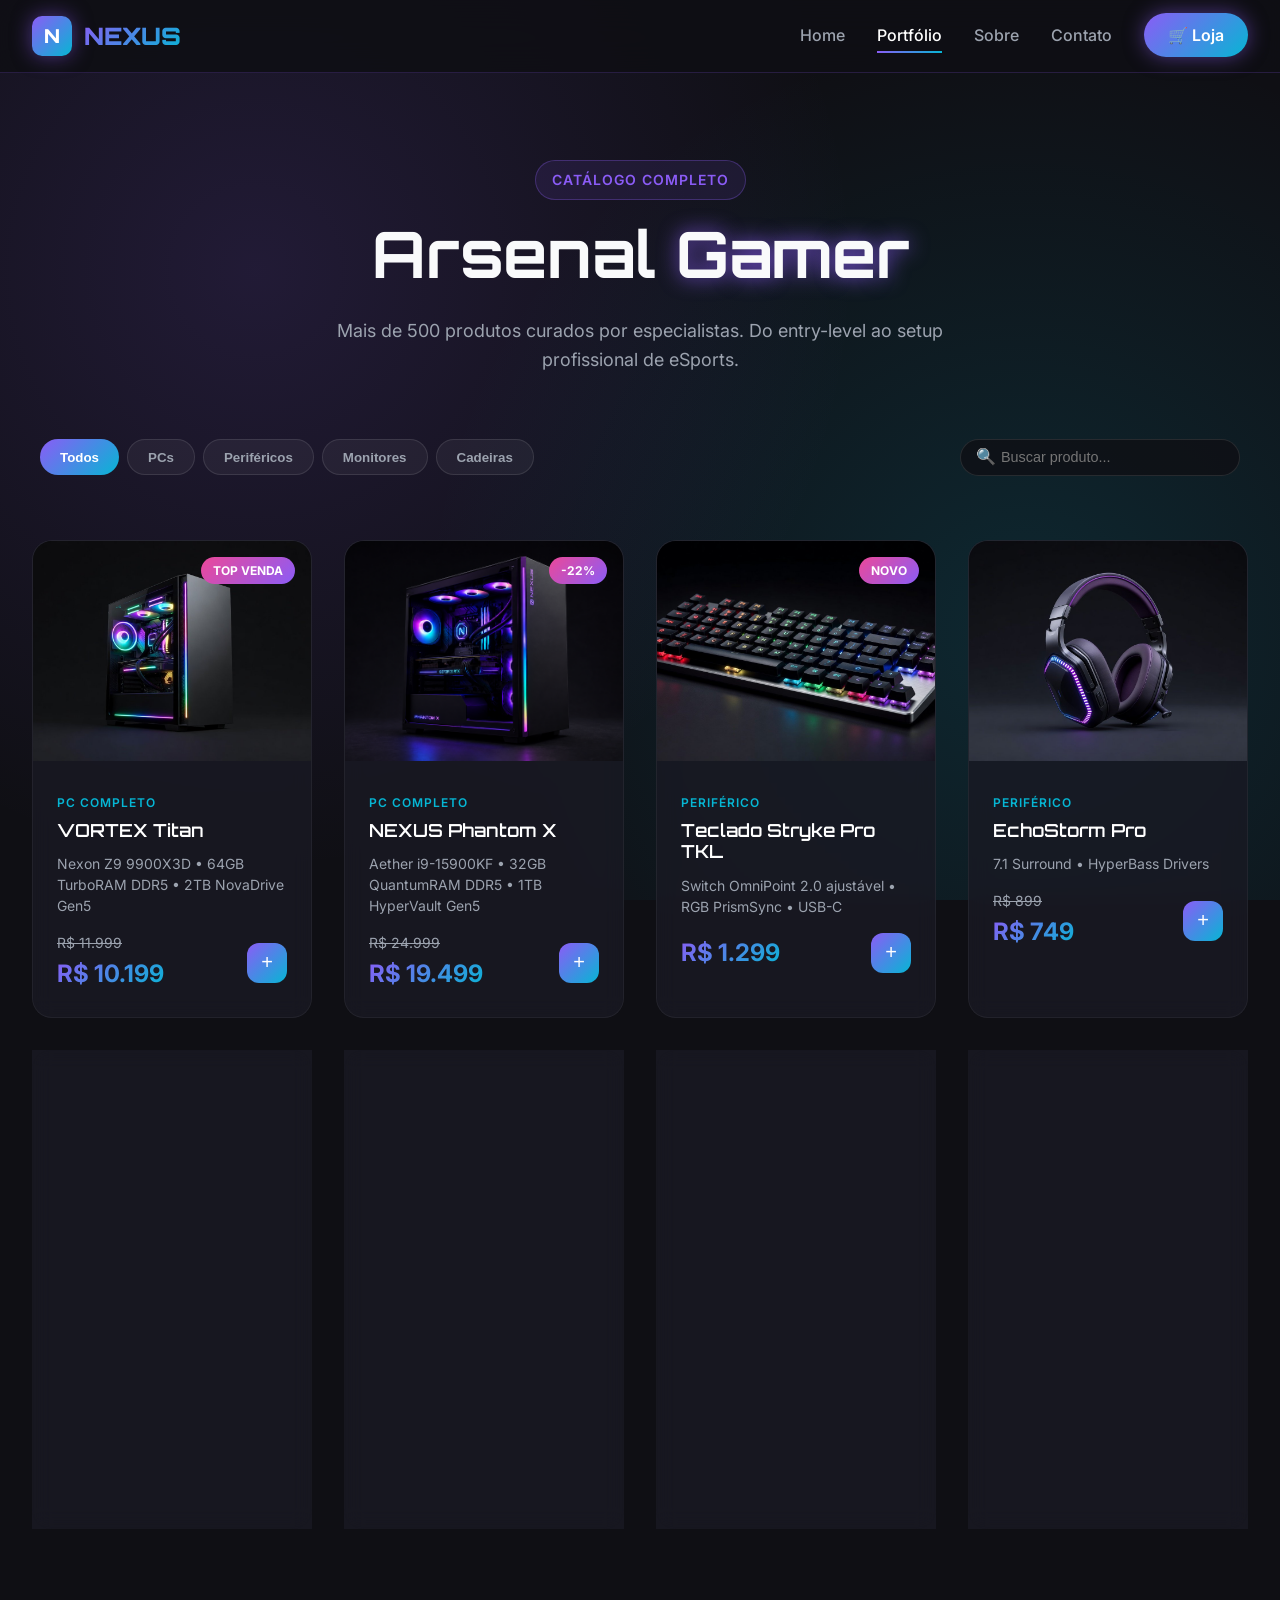
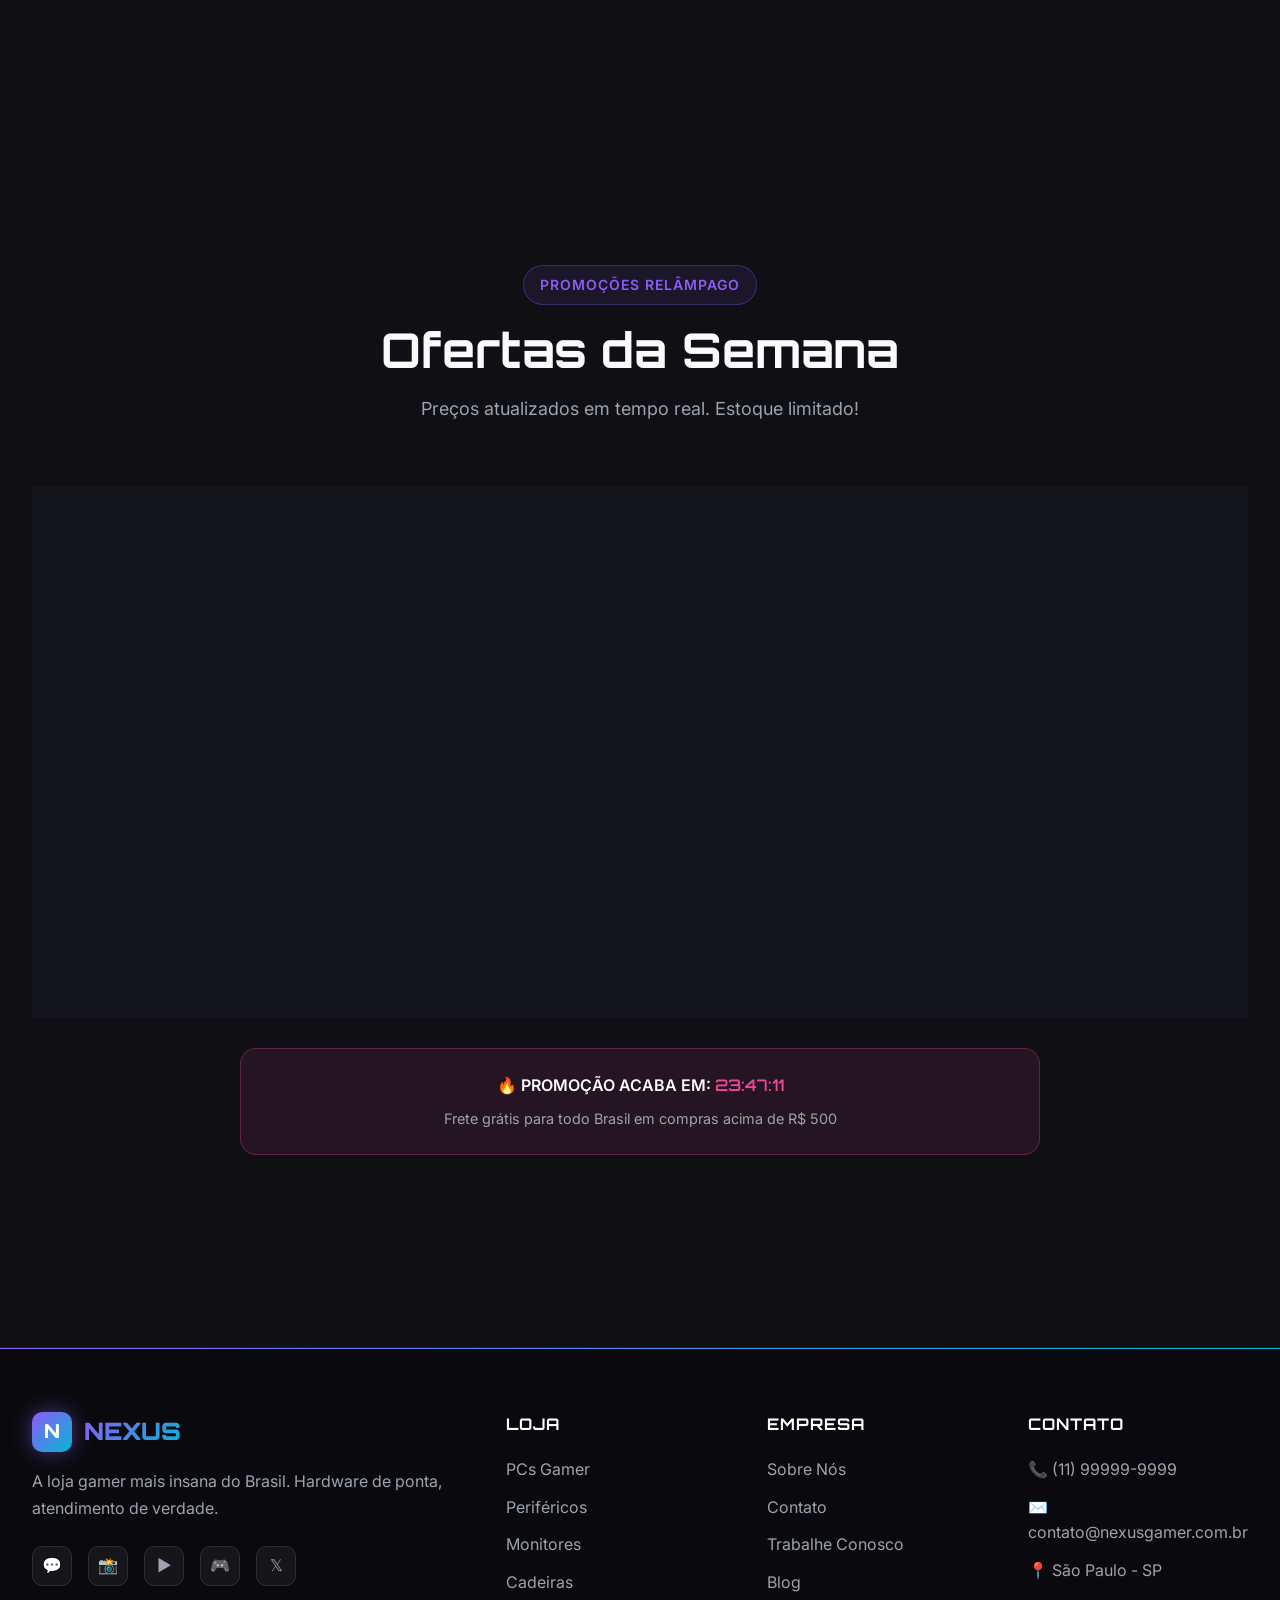
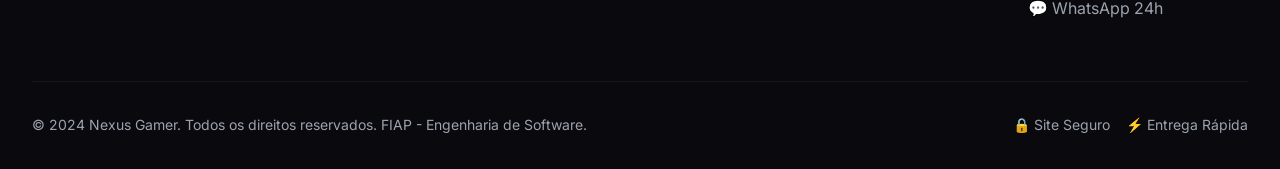
==== pages/portfolio.html @ 1064fb19 "[Feat] Configurando o portfolio com novos produtos" ====
<!DOCTYPE html>
<html lang="pt-BR">
<head>
  <meta charset="UTF-8">
  <meta name="viewport" content="width=device-width, initial-scale=1.0">
  <title>Portfólio - NEXUS GAMER | Produtos e Promoções</title>
  <meta name="description" content="Explore nosso catálogo completo de PCs gamer, periféricos, monitores e acessórios com os melhores preços.">
  <link rel="stylesheet" href="../src/css/style.css">
  <link rel="icon" href="data:image/svg+xml,<svg xmlns='http://www.w3.org/2000/svg' viewBox='0 0 100 100'><text y='.9em' font-size='90'>🎮</text></svg>">
</head>
<body>
  <!-- HEADER -->
  <header class="header">
    <nav class="nav-container">
      <a href="../index.html" class="logo">
        <div class="logo-icon">N</div>
        <span class="logo-text">NEXUS</span>
      </a>
      
      <ul class="nav-menu">
        <li><a href="../index.html" class="nav-link">Home</a></li>
        <li><a href="portfolio.html" class="nav-link active">Portfólio</a></li>
        <li><a href="sobre.html" class="nav-link">Sobre</a></li>
        <li><a href="contato.html" class="nav-link">Contato</a></li>
        <li><a href="#" class="nav-cta">🛒 Loja</a></li>
      </ul>
      
      <button class="mobile-toggle">☰</button>
    </nav>
  </header>

  <!-- HERO PORTFÓLIO -->
  <section class="about-hero" style="padding-bottom: 2rem;">
    <div class="about-content">
      <span class="section-tag">CATÁLOGO COMPLETO</span>
      <h1>Arsenal <span class="glow-text">Gamer</span></h1>
      <p style="color: #9ca3af; font-size: 1.125rem; max-width: 700px; margin: 1.5rem auto 0;">
        Mais de 500 produtos curados por especialistas. Do entry-level ao setup profissional de eSports.
      </p>
    </div>
  </section>

  <!-- FILTROS E BUSCA -->
  <section class="section" style="padding-top: 2rem; padding-bottom: 2rem;">
    <div style="max-width: 1200px; margin: 0 auto;">
      <div style="display: flex; gap: 1rem; flex-wrap: wrap; align-items: center; justify-content: space-between; margin-bottom: 2rem;">
        <div style="display: flex; gap: 0.5rem; flex-wrap: wrap;">
          <button class="filter-btn active" data-filter="all" style="background: linear-gradient(135deg, #8b5cf6, #06b6d4); color: white; border: none; padding: 0.6rem 1.25rem; border-radius: 50px; font-weight: 600; cursor: pointer; transition: all 0.3s;">Todos</button>
          <button class="filter-btn" data-filter="pc" style="background: rgba(255,255,255,0.05); color: #9ca3af; border: 1px solid rgba(255,255,255,0.1); padding: 0.6rem 1.25rem; border-radius: 50px; font-weight: 600; cursor: pointer; transition: all 0.3s;">PCs</button>
          <button class="filter-btn" data-filter="perifericos" style="background: rgba(255,255,255,0.05); color: #9ca3af; border: 1px solid rgba(255,255,255,0.1); padding: 0.6rem 1.25rem; border-radius: 50px; font-weight: 600; cursor: pointer; transition: all 0.3s;">Periféricos</button>
          <button class="filter-btn" data-filter="monitor" style="background: rgba(255,255,255,0.05); color: #9ca3af; border: 1px solid rgba(255,255,255,0.1); padding: 0.6rem 1.25rem; border-radius: 50px; font-weight: 600; cursor: pointer; transition: all 0.3s;">Monitores</button>
          <button class="filter-btn" data-filter="cadeira" style="background: rgba(255,255,255,0.05); color: #9ca3af; border: 1px solid rgba(255,255,255,0.1); padding: 0.6rem 1.25rem; border-radius: 50px; font-weight: 600; cursor: pointer; transition: all 0.3s;">Cadeiras</button>
        </div>
        
        <div style="position: relative; min-width: 280px;">
          <input type="text" id="searchProducts" placeholder="Buscar produto..." style="width: 100%; background: rgba(15,15,20,0.8); border: 1px solid rgba(255,255,255,0.1); border-radius: 50px; padding: 0.6rem 1.25rem 0.6rem 2.5rem; color: white; font-size: 0.9rem;">
          <span style="position: absolute; left: 1rem; top: 50%; transform: translateY(-50%); color: #9ca3af;">🔍</span>
        </div>
      </div>
    </div>
  </section>

  <!-- GRID DE PRODUTOS -->
  <section class="section" style="padding-top: 0;">
    <div class="products-grid">
      <!-- PC 1 -->
      <article class="product-card fade-in" data-category="pc">
        <span class="product-badge">TOP VENDA</span>
        <img src="../src/assets/imgs/pc-gamer.jpg" alt="PC Gamer" class="product-image">
        <div class="product-content">
          <div class="product-category">PC COMPLETO</div>
          <h3 class="product-name">VORTEX Titan</h3>
          <p class="product-description">Nexon Z9 9900X3D • 64GB TurboRAM DDR5 • 2TB NovaDrive Gen5</p>
          <div class="product-footer">
            <div class="product-price">
              <span class="price-old">R$ 11.999</span>
              <span class="price-current">R$ 10.199</span>
            </div>
            <button class="btn-add">+</button>
          </div>
        </div>
      </article>

      <!-- PC 2 -->
      <article class="product-card fade-in" data-category="pc">
        <span class="product-badge">-22%</span>
        <img src="../src/assets/imgs/pcgamer2.png" alt="PC Gamer" class="product-image">
        <div class="product-content">
          <div class="product-category">PC COMPLETO</div>
          <h3 class="product-name">NEXUS Phantom X</h3>
          <p class="product-description">Aether i9-15900KF • 32GB QuantumRAM DDR5 • 1TB HyperVault Gen5</p>
          <div class="product-footer">
            <div class="product-price">
              <span class="price-old">R$ 24.999</span>
              <span class="price-current">R$ 19.499</span>
            </div>
            <button class="btn-add">+</button>
          </div>
        </div>
      </article>

      <!-- Periférico 1 -->
      <article class="product-card fade-in" data-category="perifericos">
        <span class="product-badge">NOVO</span>
        <img src="../src/assets/imgs/teclado.jpg" alt="Teclado" class="product-image">
        <div class="product-content">
          <div class="product-category">PERIFÉRICO</div>
          <h3 class="product-name">Teclado Stryke Pro TKL</h3>
          <p class="product-description">Switch OmniPoint 2.0 ajustável • RGB PrismSync • USB-C</p>
          <div class="product-footer">
            <div class="product-price">
              <span class="price-current">R$ 1.299</span>
            </div>
            <button class="btn-add">+</button>
          </div>
        </div>
      </article>

      <!-- Periférico 2 -->
      <article class="product-card fade-in" data-category="perifericos">
        <img src="../src/assets/imgs/headset.jpg" alt="Mouse" class="product-image">
        <div class="product-content">
          <div class="product-category">PERIFÉRICO</div>
          <h3 class="product-name">EchoStorm Pro</h3>
          <p class="product-description">7.1 Surround • HyperBass Drivers</p>
          <div class="product-footer">
            <div class="product-price">
              <span class="price-old">R$ 899</span>
              <span class="price-current">R$ 749</span>
            </div>
            <button class="btn-add">+</button>
          </div>
        </div>
      </article>

      <!-- Monitor 1 -->
      <article class="product-card fade-in" data-category="monitor">
        <span class="product-badge">-17%</span>
        <img src="../src/assets/imgs/monitor.jpg" alt="Monitor" class="product-image">
        <div class="product-content">
          <div class="product-category">MONITOR</div>
          <h3 class="product-name">Horizon X9 32" 280Hz</h3>
          <p class="product-description">QHD 240Hz • 1ms • Curvo 1000R • HDR600 • G-Sync</p>
          <div class="product-footer">
            <div class="product-price">
              <span class="price-old">R$ 3.499</span>
              <span class="price-current">R$ 2.899</span>
            </div>
            <button class="btn-add">+</button>
          </div>
        </div>
      </article>

      <!-- Monitor 2 -->
      <article class="product-card fade-in" data-category="monitor">
        <img src="../src/assets/imgs/monitor2.png" alt="Monitor" class="product-image">
        <div class="product-content">
          <div class="product-category">MONITOR</div>
          <h3 class="product-name">NebulaView QHD Pro</h3>
          <p class="product-description">27" • 240Hz • IPS NanoGlow</p>
          <div class="product-footer">
            <div class="product-price">
              <span class="price-current">R$ 5.999</span>
            </div>
            <button class="btn-add">+</button>
          </div>
        </div>
      </article>

      <!-- Cadeira 1 -->
      <article class="product-card fade-in" data-category="cadeira">
        <span class="product-badge">-20%</span>
        <img src="../public/cadeira-gamer.jpg" alt="Cadeira" class="product-image">
        <div class="product-content">
          <div class="product-category">CADEIRA</div>
          <h3 class="product-name">Secretlab Titan Evo 2024</h3>
          <p class="product-description">Couro híbrido • Suporte lombar 4D • Reclina 165° • 5 anos garantia</p>
          <div class="product-footer">
            <div class="product-price">
              <span class="price-old">R$ 2.999</span>
              <span class="price-current">R$ 2.399</span>
            </div>
            <button class="btn-add">+</button>
          </div>
        </div>
      </article>

      <!-- Periférico 3 -->
      <article class="product-card fade-in" data-category="perifericos">
        <span class="product-badge">BEST</span>
        <img src="https://images.pexels.com/photos/9794458/pexels-photo-9794458.jpeg?auto=compress&cs=tinysrgb&fit=crop&h=400&w=600" alt="Headset" class="product-image">
        <div class="product-content">
          <div class="product-category">PERIFÉRICO</div>
          <h3 class="product-name">HyperX Cloud Alpha Wireless</h3>
          <p class="product-description">300h bateria • Drivers 50mm • DTS Spatial • Microfone destacável</p>
          <div class="product-footer">
            <div class="product-price">
              <span class="price-current">R$ 899</span>
            </div>
            <button class="btn-add">+</button>
          </div>
        </div>
      </article>
    </div>
  </section>

  <!-- TABELA DE PREÇOS E PROMOÇÕES -->
  <section class="section pricing-section">
    <div class="section-header fade-in">
      <span class="section-tag">PROMOÇÕES RELÂMPAGO</span>
      <h2 class="section-title">Ofertas da Semana</h2>
      <p class="section-description">Preços atualizados em tempo real. Estoque limitado!</p>
    </div>
    
    <div class="pricing-table-container fade-in">
      <table class="pricing-table">
        <thead>
          <tr>
            <th>Produto</th>
            <th>Categoria</th>
            <th>Preço Original</th>
            <th>Desconto</th>
            <th>Preço Final</th>
            <th>Estoque</th>
          </tr>
        </thead>
        <tbody>
          <tr>
            <td>
              <div class="product-cell">
                <img src="https://images.pexels.com/photos/7858742/pexels-photo-7858742.jpeg?auto=compress&cs=tinysrgb&w=100" alt="" class="product-thumb">
                <div>
                  <div style="font-weight: 600; color: white;">RTX 4080 Super</div>
                  <div style="font-size: 0.8rem; color: #9ca3af;">MSI Gaming X Trio</div>
                </div>
              </div>
            </td>
            <td>GPU</td>
            <td style="text-decoration: line-through; color: #9ca3af;">R$ 7.999</td>
            <td><span class="discount-badge">-18%</span></td>
            <td style="font-weight: 700; color: #8b5cf6; font-size: 1.1rem;">R$ 6.559</td>
            <td><span class="stock-high">● Em estoque</span></td>
          </tr>
          <tr>
            <td>
              <div class="product-cell">
                <img src="https://images.pexels.com/photos/7199194/pexels-photo-7199194.jpeg?auto=compress&cs=tinysrgb&w=100" alt="" class="product-thumb">
                <div>
                  <div style="font-weight: 600; color: white;">Ryzen 7 7800X3D</div>
                  <div style="font-size: 0.8rem; color: #9ca3af;">AMD AM5</div>
                </div>
              </div>
            </td>
            <td>CPU</td>
            <td style="text-decoration: line-through; color: #9ca3af;">R$ 2.899</td>
            <td><span class="discount-badge">-12%</span></td>
            <td style="font-weight: 700; color: #8b5cf6; font-size: 1.1rem;">R$ 2.551</td>
            <td><span class="stock-medium">● Últimas 8</span></td>
          </tr>
          <tr>
            <td>
              <div class="product-cell">
                <img src="https://images.pexels.com/photos/9128853/pexels-photo-9128853.jpeg?auto=compress&cs=tinysrgb&w=100" alt="" class="product-thumb">
                <div>
                  <div style="font-weight: 600; color: white;">SSD 2TB NVMe Gen4</div>
                  <div style="font-size: 0.8rem; color: #9ca3af;">Samsung 990 Pro</div>
                </div>
              </div>
            </td>
            <td>Storage</td>
            <td style="text-decoration: line-through; color: #9ca3af;">R$ 1.299</td>
            <td><span class="discount-badge">-25%</span></td>
            <td style="font-weight: 700; color: #8b5cf6; font-size: 1.1rem;">R$ 974</td>
            <td><span class="stock-high">● Em estoque</span></td>
          </tr>
          <tr>
            <td>
              <div class="product-cell">
                <img src="https://images.pexels.com/photos/33050959/pexels-photo-33050959.jpeg?auto=compress&cs=tinysrgb&w=100" alt="" class="product-thumb">
                <div>
                  <div style="font-weight: 600; color: white;">32GB DDR5 6000MHz</div>
                  <div style="font-size: 0.8rem; color: #9ca3af;">Corsair Vengeance RGB</div>
                </div>
              </div>
            </td>
            <td>RAM</td>
            <td style="text-decoration: line-through; color: #9ca3af;">R$ 1.199</td>
            <td><span class="discount-badge">-15%</span></td>
            <td style="font-weight: 700; color: #8b5cf6; font-size: 1.1rem;">R$ 1.019</td>
            <td><span class="stock-low">● Últimas 3</span></td>
          </tr>
          <tr>
            <td>
              <div class="product-cell">
                <img src="https://images.pexels.com/photos/9072216/pexels-photo-9072216.jpeg?auto=compress&cs=tinysrgb&w=100" alt="" class="product-thumb">
                <div>
                  <div style="font-weight: 600; color: white;">Water Cooler 360mm</div>
                  <div style="font-size: 0.8rem; color: #9ca3af;">NZXT Kraken Elite</div>
                </div>
              </div>
            </td>
            <td>Cooling</td>
            <td style="text-decoration: line-through; color: #9ca3af;">R$ 1.599</td>
            <td><span class="discount-badge">-30%</span></td>
            <td style="font-weight: 700; color: #8b5cf6; font-size: 1.1rem;">R$ 1.119</td>
            <td><span class="stock-high">● Em estoque</span></td>
          </tr>
        </tbody>
      </table>
    </div>
    
    <div style="text-align: center; margin-top: 2rem; padding: 1.5rem; background: rgba(236, 72, 153, 0.1); border: 1px solid rgba(236, 72, 153, 0.3); border-radius: 16px; max-width: 800px; margin-left: auto; margin-right: auto;">
      <p style="color: #f9fafb; font-weight: 600; margin-bottom: 0.5rem;">🔥 PROMOÇÃO ACABA EM: <span id="countdown" style="color: #ec4899; font-family: 'Orbitron', monospace;">23:47:12</span></p>
      <p style="color: #9ca3af; font-size: 0.9rem;">Frete grátis para todo Brasil em compras acima de R$ 500</p>
    </div>
  </section>

  <!-- FOOTER -->
  <footer class="footer">
    <div class="footer-container">
      <div class="footer-grid">
        <div class="footer-brand">
          <a href="../index.html" class="logo">
            <div class="logo-icon">N</div>
            <span class="logo-text">NEXUS</span>
          </a>
          <p class="footer-description">
            A loja gamer mais insana do Brasil. Hardware de ponta, atendimento de verdade.
          </p>
          <div class="social-links">
            <a href="#" class="social-link">💬</a>
            <a href="#" class="social-link">📸</a>
            <a href="#" class="social-link">▶️</a>
            <a href="#" class="social-link">🎮</a>
            <a href="#" class="social-link">𝕏</a>
          </div>
        </div>
        
        <div>
          <h4 class="footer-title">Loja</h4>
          <ul class="footer-links">
            <li><a href="portfolio.html">PCs Gamer</a></li>
            <li><a href="portfolio.html">Periféricos</a></li>
            <li><a href="portfolio.html">Monitores</a></li>
            <li><a href="portfolio.html">Cadeiras</a></li>
          </ul>
        </div>
        
        <div>
          <h4 class="footer-title">Empresa</h4>
          <ul class="footer-links">
            <li><a href="sobre.html">Sobre Nós</a></li>
            <li><a href="contato.html">Contato</a></li>
            <li><a href="#">Trabalhe Conosco</a></li>
            <li><a href="#">Blog</a></li>
          </ul>
        </div>
        
        <div>
          <h4 class="footer-title">Contato</h4>
          <ul class="footer-links">
            <li><a href="tel:+5511999999999">📞 (11) 99999-9999</a></li>
            <li><a href="mailto:contato@nexusgamer.com.br">✉️ contato@nexusgamer.com.br</a></li>
            <li><a href="#">📍 São Paulo - SP</a></li>
            <li><a href="#">💬 WhatsApp 24h</a></li>
          </ul>
        </div>
      </div>
      
      <div class="footer-bottom">
        <p class="copyright">
          © <span class="current-year">2024</span> Nexus Gamer. Todos os direitos reservados. FIAP - Engenharia de Software.
        </p>
        <div class="footer-badges">
          <span style="color: #9ca3af; font-size: 0.875rem;">🔒 Site Seguro</span>
          <span style="color: #9ca3af; font-size: 0.875rem;">⚡ Entrega Rápida</span>
        </div>
      </div>
    </div>
  </footer>

  <script src="../src/js/script.js" type="module"></script>
  <script>
    // Countdown timer
    function updateCountdown() {
      const el = document.getElementById('countdown');
      if (!el) return;
      
      let [h, m, s] = el.textContent.split(':').map(Number);
      s--;
      if (s < 0) { s = 59; m--; }
      if (m < 0) { m = 59; h--; }
      if (h < 0) { h = 23; m = 59; s = 59; }
      
      el.textContent = `${String(h).padStart(2,'0')}:${String(m).padStart(2,'0')}:${String(s).padStart(2,'0')}`;
    }
    setInterval(updateCountdown, 1000);

    // Filter buttons styling
    document.querySelectorAll('.filter-btn').forEach(btn => {
      btn.addEventListener('click', function() {
        document.querySelectorAll('.filter-btn').forEach(b => {
          b.style.background = 'rgba(255,255,255,0.05)';
          b.style.color = '#9ca3af';
          b.style.border = '1px solid rgba(255,255,255,0.1)';
          b.classList.remove('active');
        });
        this.style.background = 'linear-gradient(135deg, #8b5cf6, #06b6d4)';
        this.style.color = 'white';
        this.style.border = 'none';
        this.classList.add('active');
      });
    });
  </script>
</body>
</html>
---- src/css/style.css ----
/* 
  LOJA GAMER - FIAP Checkpoint 3
  Desenvolvido por: Engenharia de Software - 1ESPI
  Professor: Wellington Cidade Silva
*/

@import url('https://fonts.googleapis.com/css2?family=Inter:wght@300;400;500;600;700;900&family=Orbitron:wght@600;700;900&display=swap');

/* RESET E VARIÁVEIS */
:root {
  --primary: #8b5cf6;
  --primary-dark: #7c3aed;
  --secondary: #06b6d4;
  --accent: #ec4899;
  --dark: #0f0f14;
  --dark-light: #1a1a24;
  --dark-lighter: #252538;
  --gray: #9ca3af;
  --light: #f9fafb;
  --success: #10b981;
  --warning: #f59e0b;
  --gradient-1: linear-gradient(135deg, #8b5cf6 0%, #06b6d4 100%);
  --gradient-2: linear-gradient(135deg, #ec4899 0%, #8b5cf6 100%);
  --shadow-neon: 0 0 20px rgba(139, 92, 246, 0.5);
  --shadow-card: 0 10px 30px rgba(0, 0, 0, 0.5);
  --font-main: 'Inter', -apple-system, BlinkMacSystemFont, 'Segoe UI', sans-serif;
  --font-gaming: 'Orbitron', monospace;
}

* {
  margin: 0;
  padding: 0;
  box-sizing: border-box;
}

html {
  scroll-behavior: smooth;
}

body {
  font-family: var(--font-main);
  background: var(--dark);
  color: var(--light);
  line-height: 1.6;
  overflow-x: hidden;
  background-image: 
    radial-gradient(circle at 20% 30%, rgba(139, 92, 246, 0.15) 0%, transparent 50%),
    radial-gradient(circle at 80% 70%, rgba(6, 182, 212, 0.15) 0%, transparent 50%);
  background-attachment: fixed;
}

h1, h2, h3 {
  font-family: var(--font-gaming);
  font-weight: 700;
  line-height: 1.2;
}

h1 { font-size: clamp(2.5rem, 5vw, 4rem); }
h2 { font-size: clamp(2rem, 4vw, 3rem); }
h3 { font-size: clamp(1.5rem, 3vw, 2rem); }

/* HEADER E NAVEGAÇÃO */
.header {
  position: fixed;
  top: 0;
  width: 100%;
  background: rgba(15, 15, 20, 0.9);
  backdrop-filter: blur(20px);
  border-bottom: 1px solid rgba(139, 92, 246, 0.2);
  z-index: 1000;
  transition: all 0.3s ease;
}

.header.scrolled {
  background: rgba(15, 15, 20, 0.98);
  box-shadow: var(--shadow-neon);
}

.nav-container {
  max-width: 1400px;
  margin: 0 auto;
  padding: 1rem 2rem;
  display: flex;
  justify-content: space-between;
  align-items: center;
}

.logo {
  display: flex;
  align-items: center;
  gap: 0.75rem;
  text-decoration: none;
  color: white;
}

.logo-icon {
  width: 40px;
  height: 40px;
  background: var(--gradient-1);
  border-radius: 10px;
  display: flex;
  align-items: center;
  justify-content: center;
  font-family: var(--font-gaming);
  font-weight: 900;
  font-size: 1.2rem;
  box-shadow: var(--shadow-neon);
  animation: pulse 2s infinite;
}

@keyframes pulse {
  0%, 100% { transform: scale(1); }
  50% { transform: scale(1.05); }
}

.logo-text {
  font-family: var(--font-gaming);
  font-size: 1.5rem;
  font-weight: 900;
  background: var(--gradient-1);
  -webkit-background-clip: text;
  -webkit-text-fill-color: transparent;
  background-clip: text;
}

.nav-menu {
  display: flex;
  list-style: none;
  gap: 2rem;
  align-items: center;
}

.nav-link {
  color: var(--gray);
  text-decoration: none;
  font-weight: 500;
  position: relative;
  padding: 0.5rem 0;
  transition: all 0.3s ease;
}

.nav-link::after {
  content: '';
  position: absolute;
  bottom: 0;
  left: 0;
  width: 0;
  height: 2px;
  background: var(--gradient-1);
  transition: width 0.3s ease;
}

.nav-link:hover, .nav-link.active {
  color: white;
}

.nav-link:hover::after, .nav-link.active::after {
  width: 100%;
}

.nav-cta {
  background: var(--gradient-1);
  color: white;
  padding: 0.75rem 1.5rem;
  border-radius: 50px;
  text-decoration: none;
  font-weight: 600;
  transition: all 0.3s ease;
  box-shadow: var(--shadow-neon);
}

.nav-cta:hover {
  transform: translateY(-2px);
  box-shadow: 0 0 30px rgba(139, 92, 246, 0.7);
}

.mobile-toggle {
  display: none;
  background: none;
  border: none;
  color: white;
  font-size: 1.5rem;
  cursor: pointer;
}

/* HERO SECTION */
.hero {
  min-height: 100vh;
  display: flex;
  align-items: center;
  padding: 8rem 2rem 4rem;
  position: relative;
  overflow: hidden;
}

.hero::before {
  content: '';
  position: absolute;
  top: -50%;
  right: -20%;
  width: 800px;
  height: 800px;
  background: radial-gradient(circle, rgba(139, 92, 246, 0.3) 0%, transparent 70%);
  border-radius: 50%;
  filter: blur(80px);
  animation: float 20s infinite ease-in-out;
}

@keyframes float {
  0%, 100% { transform: translate(0, 0) rotate(0deg); }
  33% { transform: translate(30px, -30px) rotate(120deg); }
  66% { transform: translate(-20px, 20px) rotate(240deg); }
}

.hero-container {
  max-width: 1400px;
  margin: 0 auto;
  display: grid;
  grid-template-columns: 1fr 1fr;
  gap: 4rem;
  align-items: center;
  position: relative;
  z-index: 1;
}

.hero-content h1 {
  margin-bottom: 1.5rem;
  background: linear-gradient(135deg, white 0%, #a78bfa 100%);
  -webkit-background-clip: text;
  -webkit-text-fill-color: transparent;
  background-clip: text;
}

.hero-subtitle {
  font-size: 1.25rem;
  color: var(--gray);
  margin-bottom: 2rem;
  line-height: 1.8;
}

.hero-badges {
  display: flex;
  gap: 1rem;
  margin-bottom: 2.5rem;
  flex-wrap: wrap;
}

.badge {
  background: rgba(139, 92, 246, 0.1);
  border: 1px solid rgba(139, 92, 246, 0.3);
  padding: 0.5rem 1rem;
  border-radius: 50px;
  font-size: 0.875rem;
  display: flex;
  align-items: center;
  gap: 0.5rem;
  backdrop-filter: blur(10px);
}

.badge-dot {
  width: 8px;
  height: 8px;
  background: var(--success);
  border-radius: 50%;
  animation: blink 2s infinite;
}

@keyframes blink {
  0%, 100% { opacity: 1; }
  50% { opacity: 0.3; }
}

.hero-buttons {
  display: flex;
  gap: 1rem;
  flex-wrap: wrap;
}

.btn {
  padding: 1rem 2rem;
  border-radius: 12px;
  text-decoration: none;
  font-weight: 600;
  transition: all 0.3s ease;
  display: inline-flex;
  align-items: center;
  gap: 0.5rem;
  border: none;
  cursor: pointer;
  font-size: 1rem;
}

.btn-primary {
  background: var(--gradient-1);
  color: white;
  box-shadow: var(--shadow-neon);
}

.btn-primary:hover {
  transform: translateY(-3px);
  box-shadow: 0 10px 40px rgba(139, 92, 246, 0.6);
}

.btn-secondary {
  background: rgba(255, 255, 255, 0.05);
  color: white;
  border: 1px solid rgba(255, 255, 255, 0.1);
  backdrop-filter: blur(10px);
}

.btn-secondary:hover {
  background: rgba(255, 255, 255, 0.1);
  border-color: var(--primary);
}

.hero-visual {
  position: relative;
}

.hero-image-container {
  position: relative;
  border-radius: 20px;
  overflow: hidden;
  box-shadow: var(--shadow-card);
  transform: perspective(1000px) rotateY(-5deg);
  transition: transform 0.5s ease;
}

.hero-image-container:hover {
  transform: perspective(1000px) rotateY(0deg);
}

.hero-image {
  width: 100%;
  height: auto;
  display: block;
}

.hero-image-overlay {
  position: absolute;
  inset: 0;
  background: linear-gradient(135deg, rgba(139, 92, 246, 0.2) 0%, rgba(6, 182, 212, 0.2) 100%);
  mix-blend-mode: overlay;
}

.floating-card {
  position: absolute;
  background: rgba(26, 26, 36, 0.9);
  backdrop-filter: blur(20px);
  border: 1px solid rgba(139, 92, 246, 0.3);
  border-radius: 16px;
  padding: 1rem 1.5rem;
  box-shadow: var(--shadow-card);
  animation: float-card 6s infinite ease-in-out;
}

@keyframes float-card {
  0%, 100% { transform: translateY(0); }
  50% { transform: translateY(-10px); }
}

.card-1 {
  top: 10%;
  right: -5%;
  animation-delay: 0s;
}

.card-2 {
  bottom: 15%;
  left: -10%;
  animation-delay: 2s;
}

.card-3 {
  top: 50%;
  right: -15%;
  animation-delay: 4s;
}

/* SEÇÕES GERAIS */
.section {
  padding: 6rem 2rem;
  max-width: 1400px;
  margin: 0 auto;
}

.section-header {
  text-align: center;
  margin-bottom: 4rem;
}

.section-tag {
  display: inline-block;
  background: rgba(139, 92, 246, 0.1);
  border: 1px solid rgba(139, 92, 246, 0.3);
  color: var(--primary);
  padding: 0.5rem 1rem;
  border-radius: 50px;
  font-size: 0.875rem;
  font-weight: 600;
  margin-bottom: 1rem;
  text-transform: uppercase;
  letter-spacing: 1px;
}

.section-title {
  margin-bottom: 1rem;
}

.section-description {
  color: var(--gray);
  font-size: 1.125rem;
  max-width: 600px;
  margin: 0 auto;
}

/* FEATURES */
.features-grid {
  display: grid;
  grid-template-columns: repeat(auto-fit, minmax(300px, 1fr));
  gap: 2rem;
}

.feature-card {
  background: rgba(26, 26, 36, 0.5);
  border: 1px solid rgba(255, 255, 255, 0.05);
  border-radius: 20px;
  padding: 2rem;
  transition: all 0.3s ease;
  backdrop-filter: blur(10px);
  position: relative;
  overflow: hidden;
}

.feature-card::before {
  content: '';
  position: absolute;
  top: 0;
  left: 0;
  width: 100%;
  height: 2px;
  background: var(--gradient-1);
  transform: scaleX(0);
  transition: transform 0.3s ease;
}

.feature-card:hover {
  transform: translateY(-5px);
  border-color: rgba(139, 92, 246, 0.5);
  box-shadow: var(--shadow-neon);
}

.feature-card:hover::before {
  transform: scaleX(1);
}

.feature-icon {
  width: 60px;
  height: 60px;
  background: var(--gradient-1);
  border-radius: 16px;
  display: flex;
  align-items: center;
  justify-content: center;
  font-size: 1.5rem;
  margin-bottom: 1.5rem;
  box-shadow: var(--shadow-neon);
}

.feature-title {
  font-size: 1.25rem;
  margin-bottom: 0.75rem;
  color: white;
}

.feature-description {
  color: var(--gray);
  line-height: 1.7;
}

/* PORTFÓLIO - CARDS */
.products-grid {
  display: grid;
  grid-template-columns: repeat(auto-fill, minmax(280px, 1fr));
  gap: 2rem;
  margin-bottom: 4rem;
}

.product-card {
  background: rgba(26, 26, 36, 0.8);
  border: 1px solid rgba(255, 255, 255, 0.05);
  border-radius: 20px;
  overflow: hidden;
  transition: all 0.4s ease;
  position: relative;
  backdrop-filter: blur(10px);
}

.product-card:hover {
  transform: translateY(-10px) scale(1.02);
  border-color: var(--primary);
  box-shadow: 0 20px 40px rgba(139, 92, 246, 0.3);
}

.product-badge {
  position: absolute;
  top: 1rem;
  right: 1rem;
  background: var(--gradient-2);
  color: white;
  padding: 0.25rem 0.75rem;
  border-radius: 50px;
  font-size: 0.75rem;
  font-weight: 700;
  z-index: 2;
  text-transform: uppercase;
}

.product-image {
  width: 100%;
  height: 220px;
  object-fit: cover;
  background: var(--dark-lighter);
}

.product-content {
  padding: 1.5rem;
}

.product-category {
  color: var(--secondary);
  font-size: 0.75rem;
  text-transform: uppercase;
  letter-spacing: 1px;
  font-weight: 600;
  margin-bottom: 0.5rem;
}

.product-name {
  font-size: 1.125rem;
  margin-bottom: 0.75rem;
  color: white;
  font-weight: 600;
}

.product-description {
  color: var(--gray);
  font-size: 0.875rem;
  margin-bottom: 1rem;
  line-height: 1.5;
}

.product-footer {
  display: flex;
  justify-content: space-between;
  align-items: center;
}

.product-price {
  display: flex;
  flex-direction: column;
}

.price-old {
  color: var(--gray);
  text-decoration: line-through;
  font-size: 0.875rem;
}

.price-current {
  color: white;
  font-size: 1.5rem;
  font-weight: 700;
  background: var(--gradient-1);
  -webkit-background-clip: text;
  -webkit-text-fill-color: transparent;
  background-clip: text;
}

.btn-add {
  width: 40px;
  height: 40px;
  background: var(--gradient-1);
  border: none;
  border-radius: 12px;
  color: white;
  font-size: 1.25rem;
  cursor: pointer;
  transition: all 0.3s ease;
  display: flex;
  align-items: center;
  justify-content: center;
}

.btn-add:hover {
  transform: rotate(90deg) scale(1.1);
  box-shadow: var(--shadow-neon);
}

/* TABELA DE PREÇOS */
.pricing-section {
  margin-top: 5rem;
}

.pricing-table-container {
  background: rgba(26, 26, 36, 0.5);
  border: 1px solid rgba(255, 255, 255, 0.05);
  border-radius: 20px;
  overflow: hidden;
  backdrop-filter: blur(20px);
}

.pricing-table {
  width: 100%;
  border-collapse: collapse;
}

.pricing-table thead {
  background: rgba(139, 92, 246, 0.1);
  border-bottom: 1px solid rgba(139, 92, 246, 0.3);
}

.pricing-table th {
  padding: 1.5rem;
  text-align: left;
  font-family: var(--font-gaming);
  font-weight: 700;
  color: var(--primary);
  text-transform: uppercase;
  letter-spacing: 1px;
  font-size: 0.875rem;
}

.pricing-table td {
  padding: 1.25rem 1.5rem;
  border-bottom: 1px solid rgba(255, 255, 255, 0.05);
}

.pricing-table tbody tr {
  transition: all 0.3s ease;
}

.pricing-table tbody tr:hover {
  background: rgba(139, 92, 246, 0.05);
}

.product-cell {
  display: flex;
  align-items: center;
  gap: 1rem;
}

.product-thumb {
  width: 50px;
  height: 50px;
  border-radius: 10px;
  object-fit: cover;
  background: var(--dark-lighter);
}

.stock-high { color: var(--success); }
.stock-medium { color: var(--warning); }
.stock-low { color: var(--accent); }

.discount-badge {
  background: var(--gradient-2);
  color: white;
  padding: 0.25rem 0.5rem;
  border-radius: 6px;
  font-size: 0.75rem;
  font-weight: 700;
}

/* SOBRE */
.about-hero {
  padding: 10rem 2rem 4rem;
  text-align: center;
  position: relative;
}

.about-content {
  max-width: 900px;
  margin: 0 auto;
}

.about-story {
  background: rgba(26, 26, 36, 0.5);
  border: 1px solid rgba(255, 255, 255, 0.05);
  border-radius: 24px;
  padding: 3rem;
  margin: 3rem 0;
  backdrop-filter: blur(20px);
  text-align: left;
}

.story-paragraph {
  font-size: 1.125rem;
  line-height: 1.9;
  color: #d1d5db;
  margin-bottom: 1.5rem;
}

.story-paragraph:first-child::first-letter {
  font-family: var(--font-gaming);
  font-size: 4rem;
  float: left;
  line-height: 1;
  margin: 0.1rem 0.5rem 0 0;
  background: var(--gradient-1);
  -webkit-background-clip: text;
  -webkit-text-fill-color: transparent;
  background-clip: text;
}

.timeline {
  margin: 4rem 0;
  position: relative;
}

.timeline::before {
  content: '';
  position: absolute;
  left: 50%;
  top: 0;
  bottom: 0;
  width: 2px;
  background: var(--gradient-1);
  transform: translateX(-50%);
}

.timeline-item {
  display: grid;
  grid-template-columns: 1fr 1fr;
  gap: 3rem;
  margin-bottom: 3rem;
  position: relative;
}

.timeline-item:nth-child(even) .timeline-content {
  grid-column: 2;
  text-align: left;
}

.timeline-item:nth-child(odd) .timeline-content {
  grid-column: 1;
  text-align: right;
}

.timeline-dot {
  position: absolute;
  left: 50%;
  top: 1rem;
  width: 20px;
  height: 20px;
  background: var(--gradient-1);
  border: 4px solid var(--dark);
  border-radius: 50%;
  transform: translateX(-50%);
  box-shadow: var(--shadow-neon);
  z-index: 2;
}

.timeline-content {
  background: rgba(26, 26, 36, 0.8);
  border: 1px solid rgba(139, 92, 246, 0.2);
  border-radius: 16px;
  padding: 1.5rem;
  backdrop-filter: blur(10px);
}

.timeline-year {
  color: var(--primary);
  font-family: var(--font-gaming);
  font-weight: 700;
  font-size: 1.25rem;
  margin-bottom: 0.5rem;
}

/* CONTATO */
.contact-container {
  display: grid;
  grid-template-columns: 1fr 1.2fr;
  gap: 4rem;
  max-width: 1200px;
  margin: 0 auto;
  align-items: start;
}

.contact-info {
  position: sticky;
  top: 100px;
}

.contact-card {
  background: rgba(26, 26, 36, 0.8);
  border: 1px solid rgba(255, 255, 255, 0.05);
  border-radius: 20px;
  padding: 2rem;
  margin-bottom: 1.5rem;
  backdrop-filter: blur(20px);
  transition: all 0.3s ease;
}

.contact-card:hover {
  border-color: rgba(139, 92, 246, 0.5);
  transform: translateX(5px);
}

.contact-card-header {
  display: flex;
  align-items: center;
  gap: 1rem;
  margin-bottom: 1rem;
}

.contact-icon {
  width: 48px;
  height: 48px;
  background: var(--gradient-1);
  border-radius: 12px;
  display: flex;
  align-items: center;
  justify-content: center;
  font-size: 1.25rem;
}

.contact-form-container {
  background: rgba(26, 26, 36, 0.5);
  border: 1px solid rgba(255, 255, 255, 0.05);
  border-radius: 24px;
  padding: 2.5rem;
  backdrop-filter: blur(20px);
}

.form-group {
  margin-bottom: 1.5rem;
}

.form-label {
  display: block;
  margin-bottom: 0.5rem;
  color: var(--gray);
  font-weight: 500;
  font-size: 0.875rem;
  text-transform: uppercase;
  letter-spacing: 0.5px;
}

.form-input, .form-textarea {
  width: 100%;
  background: rgba(15, 15, 20, 0.8);
  border: 1px solid rgba(255, 255, 255, 0.1);
  border-radius: 12px;
  padding: 1rem 1.25rem;
  color: white;
  font-family: inherit;
  font-size: 1rem;
  transition: all 0.3s ease;
}

.form-input:focus, .form-textarea:focus {
  outline: none;
  border-color: var(--primary);
  box-shadow: 0 0 0 3px rgba(139, 92, 246, 0.2);
  background: rgba(15, 15, 20, 1);
}

.form-textarea {
  min-height: 150px;
  resize: vertical;
}

.form-row {
  display: grid;
  grid-template-columns: 1fr 1fr;
  gap: 1rem;
}

/* FOOTER */
.footer {
  background: rgba(10, 10, 14, 0.95);
  border-top: 1px solid rgba(139, 92, 246, 0.2);
  margin-top: 6rem;
  position: relative;
  overflow: hidden;
}

.footer::before {
  content: '';
  position: absolute;
  top: 0;
  left: 0;
  right: 0;
  height: 1px;
  background: var(--gradient-1);
}

.footer-container {
  max-width: 1400px;
  margin: 0 auto;
  padding: 4rem 2rem 2rem;
}

.footer-grid {
  display: grid;
  grid-template-columns: 2fr 1fr 1fr 1fr;
  gap: 3rem;
  margin-bottom: 3rem;
}

.footer-brand .logo {
  margin-bottom: 1rem;
}

.footer-description {
  color: var(--gray);
  line-height: 1.7;
  margin-bottom: 1.5rem;
}

.social-links {
  display: flex;
  gap: 1rem;
}

.social-link {
  width: 40px;
  height: 40px;
  background: rgba(255, 255, 255, 0.05);
  border: 1px solid rgba(255, 255, 255, 0.1);
  border-radius: 10px;
  display: flex;
  align-items: center;
  justify-content: center;
  color: var(--gray);
  text-decoration: none;
  transition: all 0.3s ease;
}

.social-link:hover {
  background: var(--gradient-1);
  color: white;
  border-color: transparent;
  transform: translateY(-3px);
  box-shadow: var(--shadow-neon);
}

.footer-title {
  font-family: var(--font-gaming);
  font-size: 1rem;
  margin-bottom: 1.25rem;
  color: white;
  text-transform: uppercase;
  letter-spacing: 1px;
}

.footer-links {
  list-style: none;
}

.footer-links li {
  margin-bottom: 0.75rem;
}

.footer-links a {
  color: var(--gray);
  text-decoration: none;
  transition: all 0.3s ease;
  display: inline-flex;
  align-items: center;
  gap: 0.5rem;
}

.footer-links a:hover {
  color: var(--primary);
  transform: translateX(3px);
}

.footer-bottom {
  padding-top: 2rem;
  border-top: 1px solid rgba(255, 255, 255, 0.05);
  display: flex;
  justify-content: space-between;
  align-items: center;
  flex-wrap: wrap;
  gap: 1rem;
}

.copyright {
  color: var(--gray);
  font-size: 0.875rem;
}

.footer-badges {
  display: flex;
  gap: 1rem;
  align-items: center;
}

/* ANIMAÇÕES E UTILITÁRIOS */
.fade-in {
  opacity: 0;
  transform: translateY(30px);
  transition: all 0.6s ease;
}

.fade-in.visible {
  opacity: 1;
  transform: translateY(0);
}

.glow-text {
  text-shadow: 0 0 20px rgba(139, 92, 246, 0.8);
}

/* RESPONSIVIDADE */
@media (max-width: 1024px) {
  .hero-container {
    grid-template-columns: 1fr;
    text-align: center;
  }
  
  .hero-visual {
    order: -1;
    max-width: 600px;
    margin: 0 auto;
  }
  
  .hero-buttons {
    justify-content: center;
  }
  
  .contact-container {
    grid-template-columns: 1fr;
  }
  
  .contact-info {
    position: static;
  }
  
  .footer-grid {
    grid-template-columns: 1fr 1fr;
  }
  
  .timeline::before {
    left: 20px;
  }
  
  .timeline-item {
    grid-template-columns: 1fr;
    padding-left: 50px;
  }
  
  .timeline-item:nth-child(even) .timeline-content,
  .timeline-item:nth-child(odd) .timeline-content {
    grid-column: 1;
    text-align: left;
  }
  
  .timeline-dot {
    left: 20px;
  }
}

@media (max-width: 768px) {
  .nav-menu {
    position: fixed;
    top: 70px;
    left: 0;
    right: 0;
    background: rgba(15, 15, 20, 0.98);
    backdrop-filter: blur(20px);
    flex-direction: column;
    padding: 2rem;
    gap: 1.5rem;
    border-bottom: 1px solid rgba(139, 92, 246, 0.2);
    transform: translateY(-100%);
    opacity: 0;
    visibility: hidden;
    transition: all 0.3s ease;
  }
  
  .nav-menu.active {
    transform: translateY(0);
    opacity: 1;
    visibility: visible;
  }
  
  .mobile-toggle {
    display: block;
  }
  
  .floating-card {
    display: none;
  }
  
  .hero {
    padding-top: 6rem;
  }
  
  .section {
    padding: 4rem 1.5rem;
  }
  
  .form-row {
    grid-template-columns: 1fr;
  }
  
  .footer-grid {
    grid-template-columns: 1fr;
    text-align: center;
  }
  
  .social-links {
    justify-content: center;
  }
  
  .footer-bottom {
    flex-direction: column;
    text-align: center;
  }
  
  .pricing-table {
    font-size: 0.875rem;
  }
  
  .pricing-table th,
  .pricing-table td {
    padding: 1rem 0.75rem;
  }
  
  .product-cell {
    flex-direction: column;
    align-items: flex-start;
    gap: 0.5rem;
  }
}

@media (max-width: 480px) {
  .nav-container {
    padding: 1rem;
  }
  
  .hero-badges {
    justify-content: center;
  }
  
  .btn {
    width: 100%;
    justify-content: center;
  }
  
  .products-grid {
    grid-template-columns: 1fr;
  }
}

/* SCROLLBAR PERSONALIZADA */
::-webkit-scrollbar {
  width: 10px;
}

::-webkit-scrollbar-track {
  background: var(--dark);
}

::-webkit-scrollbar-thumb {
  background: var(--gradient-1);
  border-radius: 5px;
}

::-webkit-scrollbar-thumb:hover {
  background: var(--primary-dark);
}
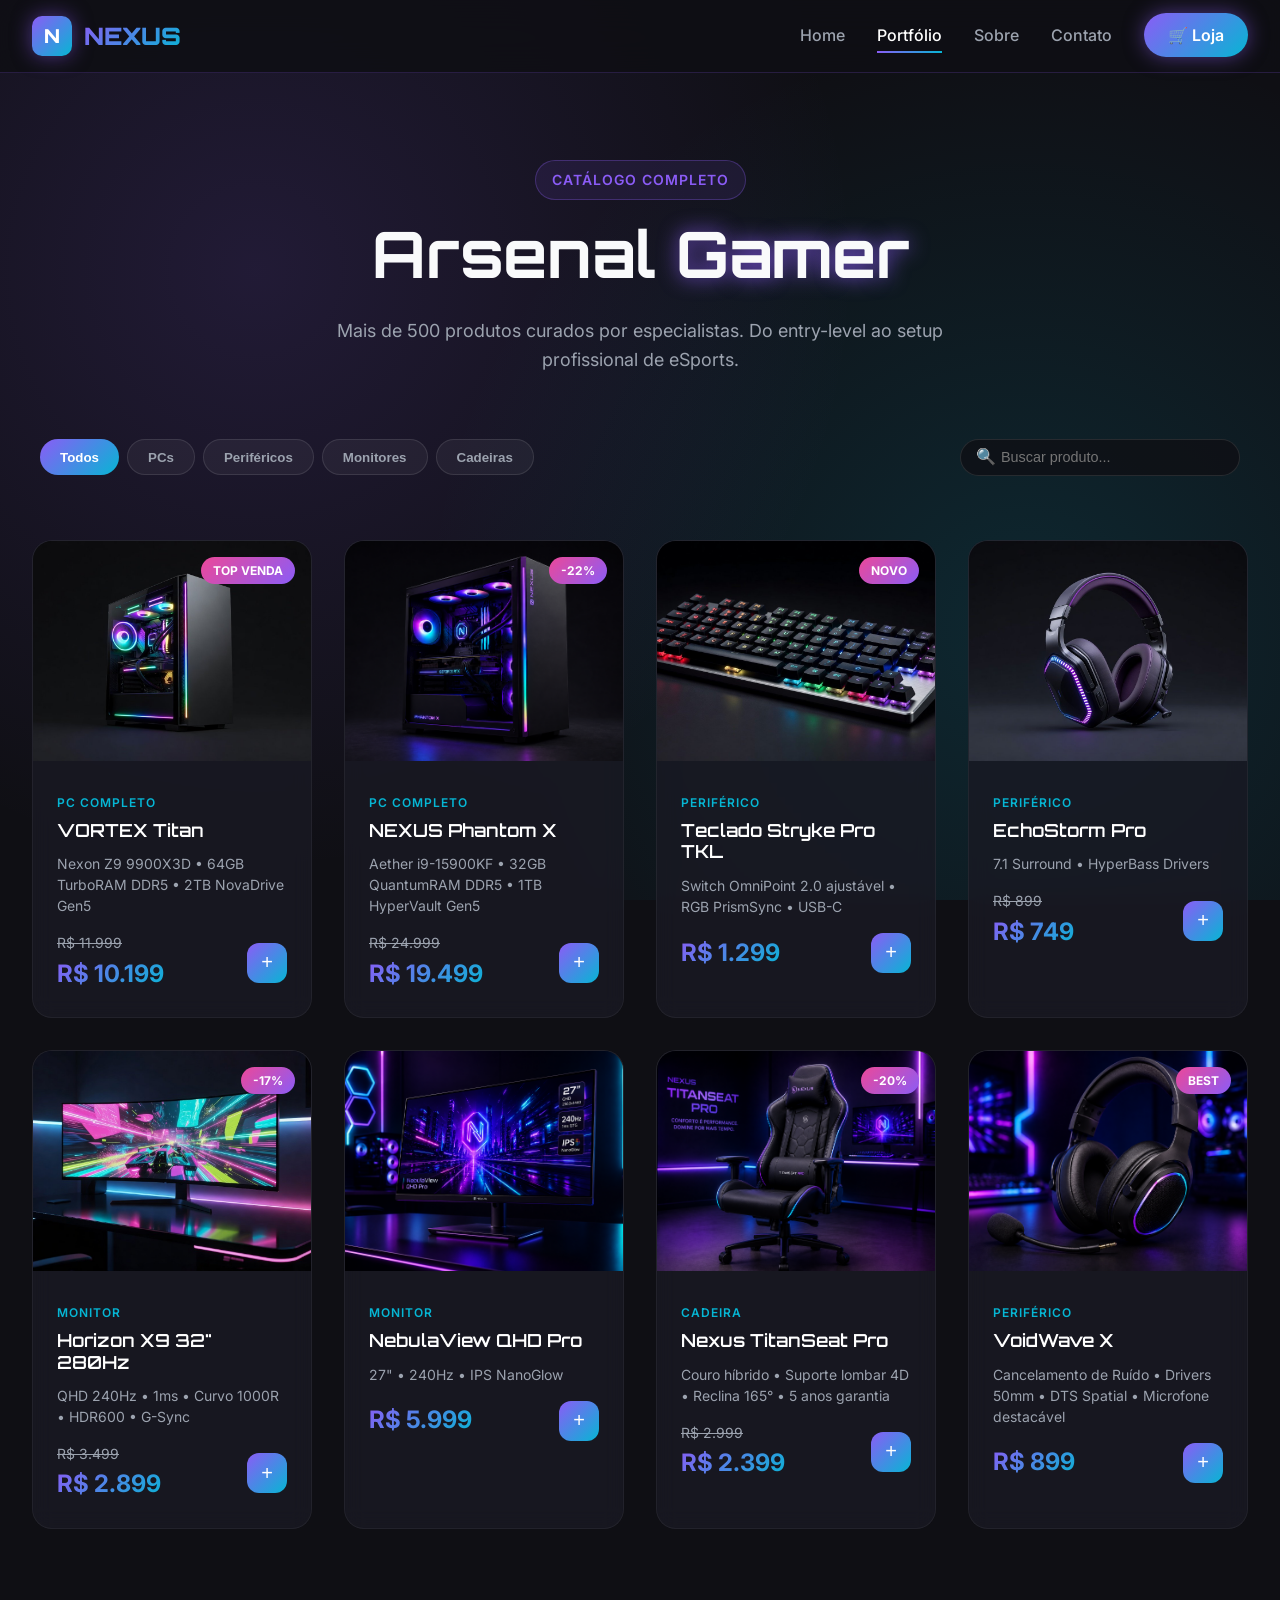
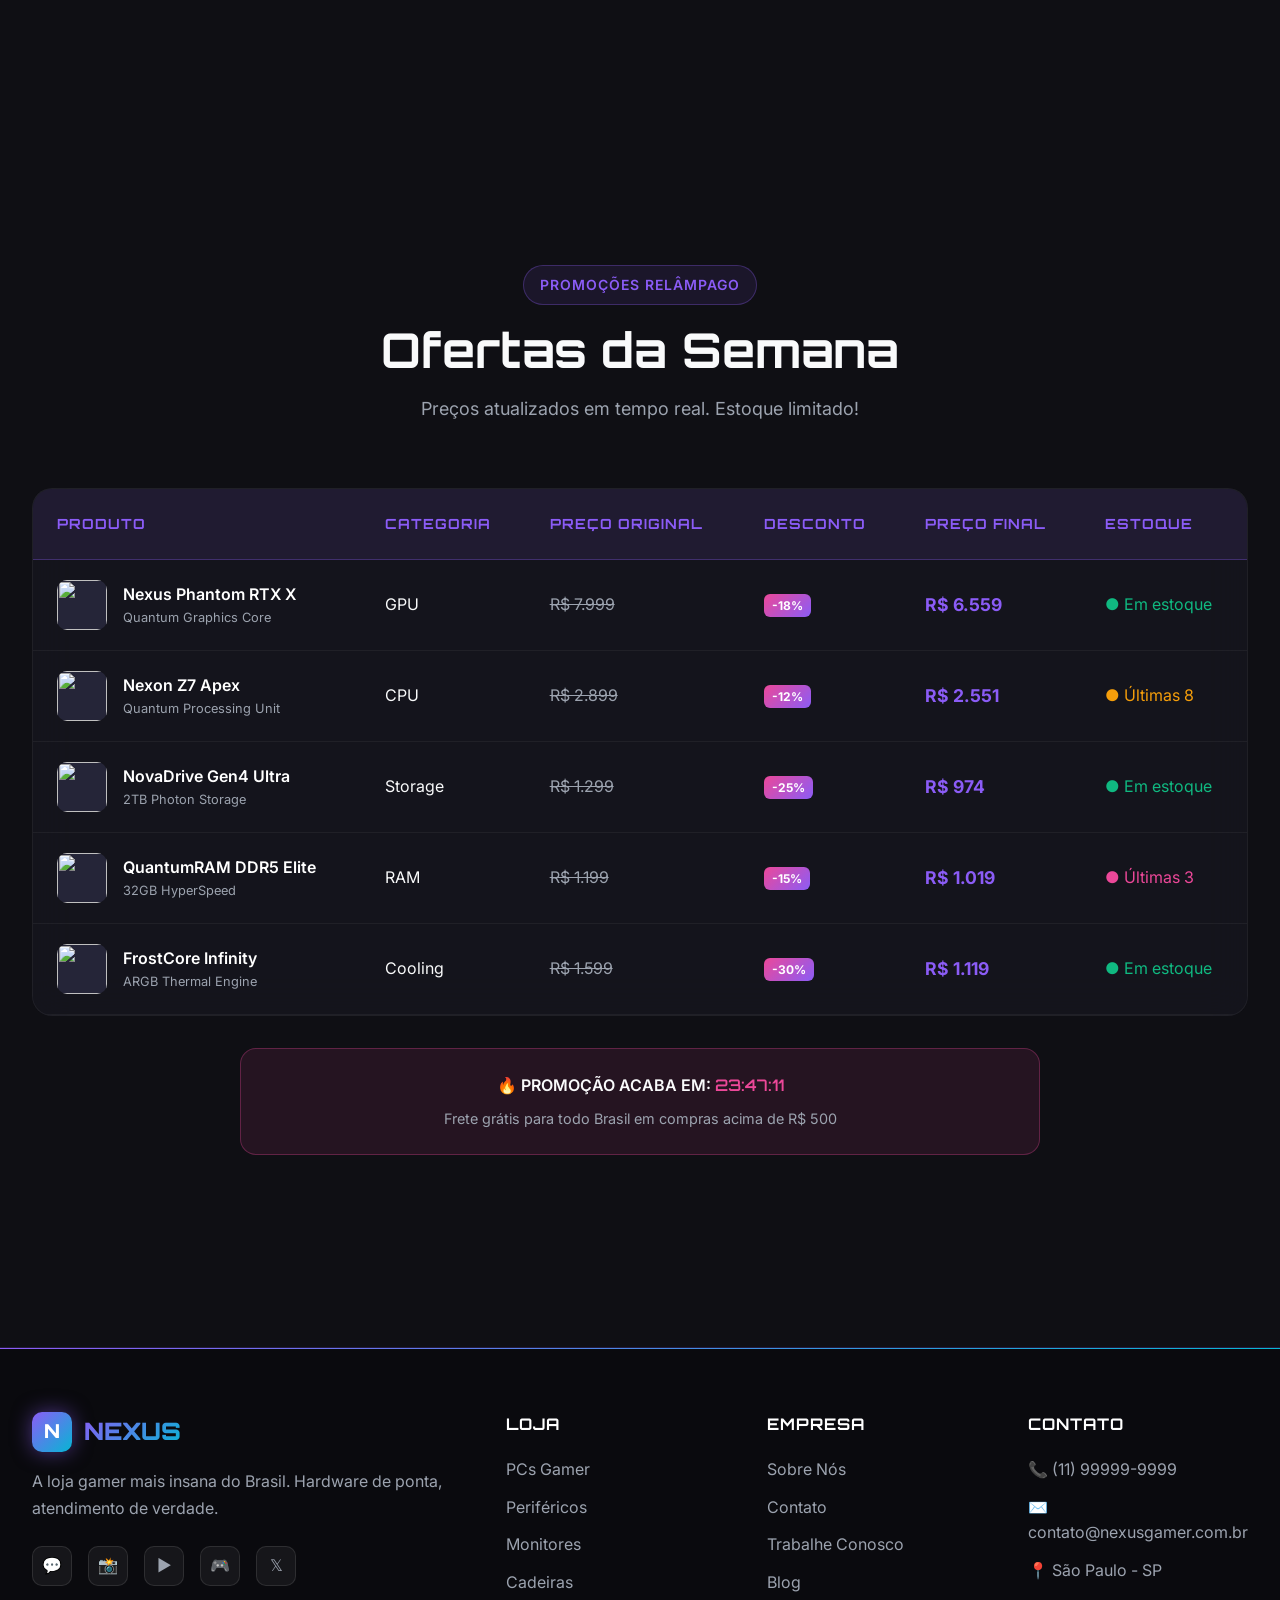
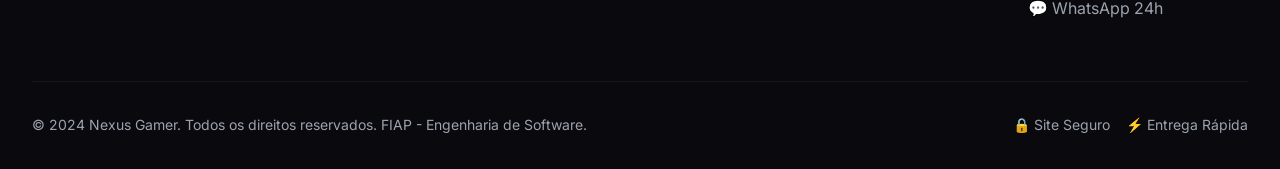
==== commit de5b3bde: "[Fix] Arrumando tabela de promocoes" ====
--- a/pages/portfolio.html
+++ b/pages/portfolio.html
@@ -170,10 +170,10 @@
       <!-- Cadeira 1 -->
       <article class="product-card fade-in" data-category="cadeira">
         <span class="product-badge">-20%</span>
-        <img src="../public/cadeira-gamer.jpg" alt="Cadeira" class="product-image">
+        <img src="../src/assets/imgs/cadeira2.png" alt="Cadeira" class="product-image">
         <div class="product-content">
           <div class="product-category">CADEIRA</div>
-          <h3 class="product-name">Secretlab Titan Evo 2024</h3>
+          <h3 class="product-name">Nexus TitanSeat Pro</h3>
           <p class="product-description">Couro híbrido • Suporte lombar 4D • Reclina 165° • 5 anos garantia</p>
           <div class="product-footer">
             <div class="product-price">
@@ -188,11 +188,11 @@
       <!-- Periférico 3 -->
       <article class="product-card fade-in" data-category="perifericos">
         <span class="product-badge">BEST</span>
-        <img src="https://images.pexels.com/photos/9794458/pexels-photo-9794458.jpeg?auto=compress&cs=tinysrgb&fit=crop&h=400&w=600" alt="Headset" class="product-image">
+        <img src="../src/assets/imgs/headset3.png" alt="Headset" class="product-image">
         <div class="product-content">
           <div class="product-category">PERIFÉRICO</div>
-          <h3 class="product-name">HyperX Cloud Alpha Wireless</h3>
-          <p class="product-description">300h bateria • Drivers 50mm • DTS Spatial • Microfone destacável</p>
+          <h3 class="product-name">VoidWave X</h3>
+          <p class="product-description">Cancelamento de Ruído • Drivers 50mm • DTS Spatial • Microfone destacável</p>
           <div class="product-footer">
             <div class="product-price">
               <span class="price-current">R$ 899</span>
@@ -230,8 +230,8 @@
               <div class="product-cell">
                 <img src="https://images.pexels.com/photos/7858742/pexels-photo-7858742.jpeg?auto=compress&cs=tinysrgb&w=100" alt="" class="product-thumb">
                 <div>
-                  <div style="font-weight: 600; color: white;">RTX 4080 Super</div>
-                  <div style="font-size: 0.8rem; color: #9ca3af;">MSI Gaming X Trio</div>
+                  <div style="font-weight: 600; color: white;">Nexus Phantom RTX X</div>
+                  <div style="font-size: 0.8rem; color: #9ca3af;">Quantum Graphics Core</div>
                 </div>
               </div>
             </td>
@@ -246,8 +246,8 @@
               <div class="product-cell">
                 <img src="https://images.pexels.com/photos/7199194/pexels-photo-7199194.jpeg?auto=compress&cs=tinysrgb&w=100" alt="" class="product-thumb">
                 <div>
-                  <div style="font-weight: 600; color: white;">Ryzen 7 7800X3D</div>
-                  <div style="font-size: 0.8rem; color: #9ca3af;">AMD AM5</div>
+                  <div style="font-weight: 600; color: white;">Nexon Z7 Apex</div>
+                  <div style="font-size: 0.8rem; color: #9ca3af;">Quantum Processing Unit</div>
                 </div>
               </div>
             </td>
@@ -262,8 +262,8 @@
               <div class="product-cell">
                 <img src="https://images.pexels.com/photos/9128853/pexels-photo-9128853.jpeg?auto=compress&cs=tinysrgb&w=100" alt="" class="product-thumb">
                 <div>
-                  <div style="font-weight: 600; color: white;">SSD 2TB NVMe Gen4</div>
-                  <div style="font-size: 0.8rem; color: #9ca3af;">Samsung 990 Pro</div>
+                  <div style="font-weight: 600; color: white;">NovaDrive Gen4 Ultra</div>
+                  <div style="font-size: 0.8rem; color: #9ca3af;">2TB Photon Storage</div>
                 </div>
               </div>
             </td>
@@ -278,8 +278,8 @@
               <div class="product-cell">
                 <img src="https://images.pexels.com/photos/33050959/pexels-photo-33050959.jpeg?auto=compress&cs=tinysrgb&w=100" alt="" class="product-thumb">
                 <div>
-                  <div style="font-weight: 600; color: white;">32GB DDR5 6000MHz</div>
-                  <div style="font-size: 0.8rem; color: #9ca3af;">Corsair Vengeance RGB</div>
+                  <div style="font-weight: 600; color: white;">QuantumRAM DDR5 Elite</div>
+                  <div style="font-size: 0.8rem; color: #9ca3af;">32GB HyperSpeed</div>
                 </div>
               </div>
             </td>
@@ -294,8 +294,8 @@
               <div class="product-cell">
                 <img src="https://images.pexels.com/photos/9072216/pexels-photo-9072216.jpeg?auto=compress&cs=tinysrgb&w=100" alt="" class="product-thumb">
                 <div>
-                  <div style="font-weight: 600; color: white;">Water Cooler 360mm</div>
-                  <div style="font-size: 0.8rem; color: #9ca3af;">NZXT Kraken Elite</div>
+                  <div style="font-weight: 600; color: white;">FrostCore Infinity</div>
+                  <div style="font-size: 0.8rem; color: #9ca3af;">ARGB Thermal Engine</div>
                 </div>
               </div>
             </td>
